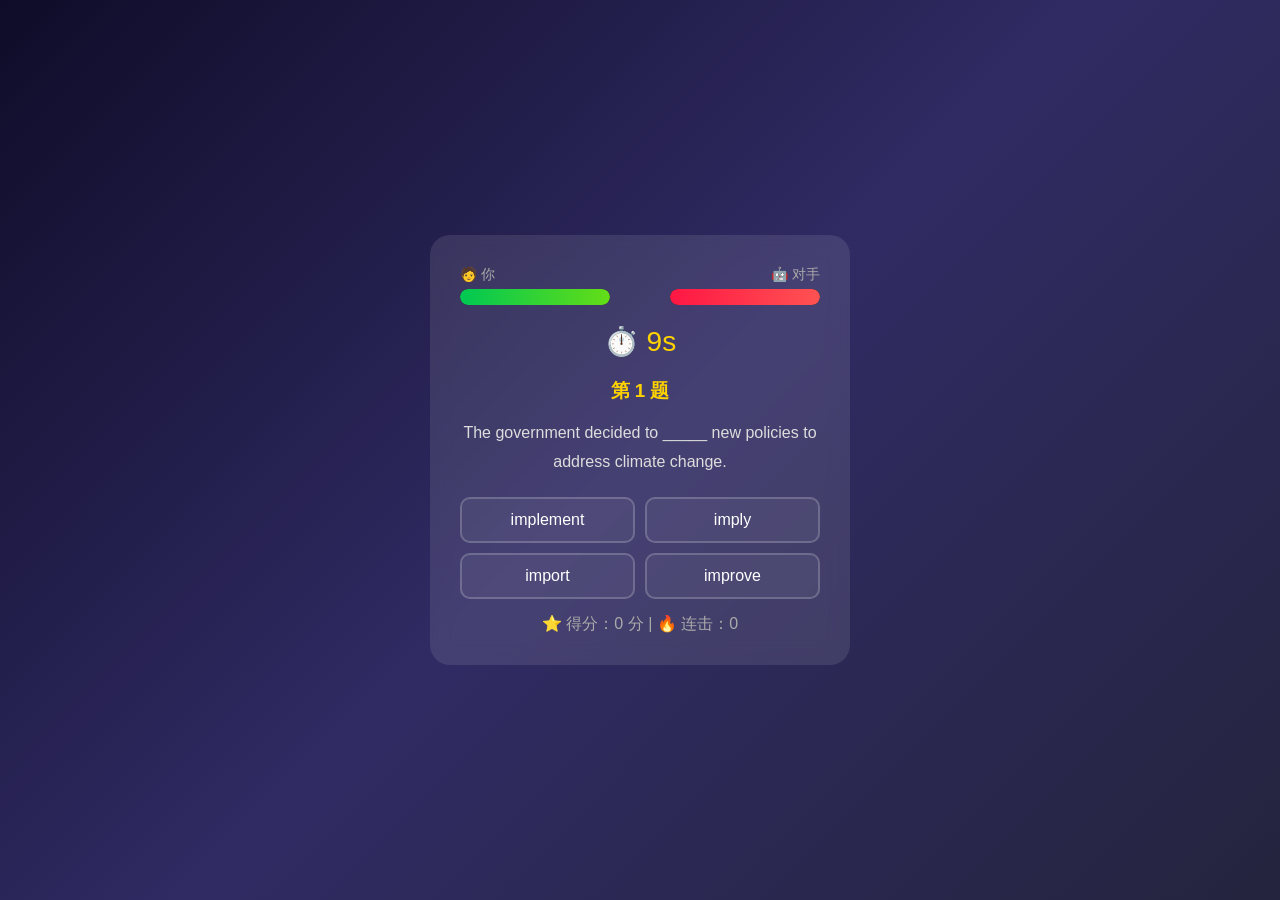
==== game.html @ 34a10858 "🎮 雅思英雄v1.0 上线！" ====
<!DOCTYPE html>
<html lang="zh">
<head>
    <meta charset="UTF-8">
    <meta name="viewport" content="width=device-width, initial-scale=1.0">
    <title>词汇对拼 - 雅思英雄</title>
    <link rel="stylesheet" href="style.css">
    <style>
        * { margin: 0; padding: 0; box-sizing: border-box; }
        body {
            font-family: 'Microsoft YaHei', sans-serif;
            background: linear-gradient(135deg, #0f0c29, #302b63, #24243e);
            min-height: 100vh;
            display: flex;
            justify-content: center;
            align-items: center;
            color: white;
        }
        .game-box {
            background: rgba(255,255,255,0.1);
            border-radius: 20px;
            padding: 30px;
            width: 420px;
            backdrop-filter: blur(10px);
        }

        /* 血条样式 */
        .hp-bar {
            display: flex;
            justify-content: space-between;
            margin-bottom: 20px;
        }
        .hp-label { font-size: 14px; color: #aaa; }
        .hp-track {
            width: 150px;
            height: 16px;
            background: #333;
            border-radius: 10px;
            overflow: hidden;
            margin-top: 5px;
        }
        .hp-fill {
            height: 100%;
            border-radius: 10px;
            transition: width 0.5s;
        }
        .hp-fill.player { background: linear-gradient(to right, #00c853, #64dd17); }
        .hp-fill.enemy { background: linear-gradient(to right, #ff1744, #ff5252); }

        /* 题目区 */
        .question-area {
            text-align: center;
            margin: 20px 0;
        }
        .question-area h3 {
            color: #ffd200;
            margin-bottom: 15px;
        }
        .sentence {
            font-size: 16px;
            line-height: 1.8;
            color: #ddd;
        }

        /* 选项按钮 */
        .options {
            display: grid;
            grid-template-columns: 1fr 1fr;
            gap: 10px;
            margin-top: 20px;
        }
        .opt-btn {
            padding: 12px;
            border: 2px solid rgba(255,255,255,0.2);
            background: rgba(255,255,255,0.05);
            color: white;
            border-radius: 10px;
            font-size: 16px;
            cursor: pointer;
            transition: all 0.3s;
        }
        .opt-btn:hover {
            background: rgba(247, 151, 30, 0.3);
            border-color: #f7971e;
        }
        .opt-btn.correct {
            background: rgba(0, 200, 83, 0.4);
            border-color: #00c853;
        }
        .opt-btn.wrong {
            background: rgba(255, 23, 68, 0.4);
            border-color: #ff1744;
        }

        /* 计时器 */
        .timer {
            text-align: center;
            font-size: 28px;
            color: #ffd200;
            margin: 10px 0;
        }

        /* 得分 */
        .score-area {
            text-align: center;
            margin-top: 15px;
            color: #aaa;
        }
    </style>
</head>
<body>
    <div class="game-box">
        <!-- 血条区域 -->
        <div class="hp-bar">
            <div>
                <span class="hp-label">🧑 你</span>
                <div class="hp-track">
                    <div class="hp-fill player" id="playerHp" style="width:100%"></div>
                </div>
            </div>
            <div style="text-align:right">
                <span class="hp-label">🤖 对手</span>
                <div class="hp-track">
                    <div class="hp-fill enemy" id="enemyHp" style="width:100%"></div>
                </div>
            </div>
        </div>

        <!-- 计时器 -->
        <div class="timer">⏱️ <span id="timeLeft">10</span>s</div>

        <!-- 题目 -->
        <div class="question-area">
            <h3 id="questionTitle">第 1 题</h3>
            <p class="sentence" id="questionText">加载中...</p>
        </div>

        <!-- 选项 -->
        <div class="options" id="optionsBox">
            <!-- 动态生成 -->
        </div>

        <!-- 得分 -->
        <div class="score-area">
            ⭐ 得分：<span id="score">0</span> 分 | 
            🔥 连击：<span id="combo">0</span>
        </div>
    </div>
    <script src="effects.js"></script>
    <script src="rank.js"></script>
    <script src="sound.js"></script>
    <script>
        // ============================================
        //   📚 雅思词汇题库（后面会越加越多）
        // ============================================
        const wordBank = [
            {
                sentence: "The government decided to _____ new policies to address climate change.",
                options: ["implement", "imply", "import", "improve"],
                answer: 0,
                translation: "政府决定实施新政策来应对气候变化。"
            },
            {
                sentence: "The study aims to _____ the relationship between diet and health.",
                options: ["investigate", "invest", "invent", "invite"],
                answer: 0,
                translation: "该研究旨在调查饮食与健康之间的关系。"
            },
            {
                sentence: "Many students find it difficult to _____ to a new learning environment.",
                options: ["admit", "adopt", "adapt", "adore"],
                answer: 2,
                translation: "许多学生发现很难适应新的学习环境。"
            },
            {
                sentence: "The results of the experiment were _____ with previous findings.",
                options: ["considerate", "consistent", "conscious", "considerable"],
                answer: 1,
                translation: "实验结果与之前的发现一致。"
            },
            {
                sentence: "Education plays a _____ role in economic development.",
                options: ["crucial", "crude", "cruel", "crisp"],
                answer: 0,
                translation: "教育在经济发展中起着至关重要的作用。"
            },
            {
                sentence: "The report _____ that pollution levels have increased significantly.",
                options: ["involves", "indicates", "includes", "inspires"],
                answer: 1,
                translation: "报告表明污染水平已显著上升。"
            },
            {
                sentence: "It is important to _____ cultural diversity in modern society.",
                options: ["embrace", "embarrass", "emerge", "embed"],
                answer: 0,
                translation: "在现代社会中拥抱文化多样性是很重要的。"
            },
            {
                sentence: "The company plans to _____ its business to overseas markets.",
                options: ["expose", "export", "expand", "expect"],
                answer: 2,
                translation: "公司计划将业务扩展到海外市场。"
            },
            {
                sentence: "The government should _____ more resources to public education.",
                options: ["locate", "allocate", "dislocate", "collocate"],
                answer: 1,
                translation: "政府应该为公共教育分配更多资源。"
            },
            {
                sentence: "There is a growing _____ that technology is changing the way we live.",
                options: ["consensus", "census", "concept", "concern"],
                answer: 0,
                translation: "越来越多的人达成共识：技术正在改变我们的生活方式。"
            },
            {
                sentence: "The researcher _____ data from over 1,000 participants.",
                options: ["collected", "connected", "corrected", "conducted"],
                answer: 0,
                translation: "研究人员从1000多名参与者中收集了数据。"
            },
            {
                sentence: "Urbanization has _____ significant changes in people's lifestyles.",
                options: ["brought about", "brought up", "brought in", "brought out"],
                answer: 0,
                translation: "城市化给人们的生活方式带来了重大变化。"
            },
            {
                sentence: "It is widely _____ that exercise is beneficial for mental health.",
                options: ["accomplished", "acknowledged", "accumulated", "accompanied"],
                answer: 1,
                translation: "人们普遍认为运动对心理健康有益。"
            },
            {
                sentence: "The new policy has been _____ effective in reducing crime rates.",
                options: ["profoundly", "previously", "predominantly", "prove"],
                answer: 2,
                translation: "新政策在降低犯罪率方面非常有效。"
            },
            {
                sentence: "Students should develop the ability to think _____.",
                options: ["critically", "criminally", "chronically", "credibly"],
                answer: 0,
                translation: "学生应该培养批判性思维能力。"
            },
            {
                sentence: "The gap between rich and poor continues to _____.",
                options: ["narrow", "widen", "deepen", "shorten"],
                answer: 1,
                translation: "贫富差距持续扩大。"
            }
            
             
        ];

        // ============================================
        //   🎮 游戏状态
        // ============================================
        let playerHP = 100;
        let enemyHP = 100;
        let score = 0;
        let combo = 0;
        let currentQuestion = 0;
        let timeLeft = 10;
        let timer = null;
        let canAnswer = true;

        // ============================================
        //   🔧 游戏函数
        // ============================================
        // ===== 随机打乱题库 =====
        function shuffleArray(arr) {
            for (let i = arr.length - 1; i > 0; i--) {
                const j = Math.floor(Math.random() * (i + 1));
                [arr[i], arr[j]] = [arr[j], arr[i]];
            }
            return arr;
        }
        shuffleArray(wordBank); // 每局随机顺序
        // 加载题目
        function loadQuestion() {
            if (currentQuestion >= wordBank.length) {
                endGame();
                return;
            }

            canAnswer = true;
            const q = wordBank[currentQuestion];

            document.getElementById('questionTitle').textContent = `第 ${currentQuestion + 1} 题`;
            document.getElementById('questionText').textContent = q.sentence;

            const optionsBox = document.getElementById('optionsBox');
            optionsBox.innerHTML = '';

            q.options.forEach((opt, index) => {
                const btn = document.createElement('button');
                btn.className = `opt-btn animated-entry-delay-${index + 1}`;
                btn.textContent = opt;
                btn.onclick = () => selectAnswer(index);
                optionsBox.appendChild(btn);
            });

            // 重置计时器
            timeLeft = 10;
            document.getElementById('timeLeft').textContent = timeLeft;
            clearInterval(timer);
            timer = setInterval(countdown, 1000);
        }

        // 倒计时
        function countdown() {
            timeLeft--;
            document.getElementById('timeLeft').textContent = timeLeft;
            // 🔊 倒计时音效
            if (timeLeft <= 3 && timeLeft > 0) {
                Sound.urgentTick();
            } else if (timeLeft > 3) {
                 Sound.tick();
            }

            if (timeLeft <= 0) {
                clearInterval(timer);
                selectAnswer(-1); // 超时算错
            }
        }

        // 选择答案
        function selectAnswer(choice) {
            if (!canAnswer) return;
            canAnswer = false;
            clearInterval(timer);

            const q = wordBank[currentQuestion];
            const buttons = document.querySelectorAll('.opt-btn');

            // 显示正确答案（绿色）
            buttons[q.answer].classList.add('correct');

            if (choice === q.answer) {
                // ✅ 答对了！
                Sound.correct();
                let damage = 10 + timeLeft * 2 + combo * 3; // 速度越快伤害越高
                enemyHP = Math.max(0, enemyHP - damage);
                combo++;
                score += damage;
                // ✨ 特效！
                flashScreen(true);
                showDamageNumber(
                    window.innerWidth * 0.65,
                    120,
                    `-${damage}`,
                    'hit'
                );
                if (combo >= 3) {
                    showComboEffect(combo);
                    Sound.combo(combo);
                    
                }

                // 显示反馈
                document.getElementById('questionTitle').textContent = 
                    `✅ 正确！伤害 ${damage} 🔥 连击x${combo}`;
            } else {
                // ❌ 答错了
                Sound.wrong();
                if (choice >= 0) buttons[choice].classList.add('wrong');
                playerHP = Math.max(0, playerHP - 15);
                combo = 0;
                // ✨ 特效！
                flashScreen(false);
                shakeElement(document.querySelector('.game-box'));
                showDamageNumber(
                    window.innerWidth * 0.2,
                    120,
                    `-15`,
                    'hit'
                );

                document.getElementById('questionTitle').textContent = 
                    `❌ 错误！正确答案是 "${q.options[q.answer]}"`;
            }

            // 更新UI
            updateUI();

            // 检查是否有人血量归零
            if (playerHP <= 0 || enemyHP <= 0) {
                setTimeout(endGame, 1500);
                return;
            }

            // 模拟对手答题（AI）
            setTimeout(() => {
                let enemyCorrect = Math.random() > 0.4; // 对手60%正确率
                if (enemyCorrect) {
                    playerHP = Math.max(0, playerHP - 10);
                    updateUI();
                }
            }, 500);

            // 1.5秒后下一题
            currentQuestion++;
            setTimeout(loadQuestion, 1500);
        }

        // 更新界面
        function updateUI() {
            document.getElementById('playerHp').style.width = playerHP + '%';
            document.getElementById('enemyHp').style.width = enemyHP + '%';
            document.getElementById('score').textContent = score;
            document.getElementById('combo').textContent = combo;
        }

        // 游戏结束
        function endGame() {
            clearInterval(timer);
            const won = enemyHP <= 0 || playerHP > enemyHP;
            // ✨ 胜利/失败特效
            if (won) {
                Sound.victory();
                showVictoryParticles();
            } else {
                Sound.defeat();
                showDefeatEffect();
            }
            const box = document.querySelector('.game-box');
            // ===== 💾 保存成绩到本地存档 =====
            let data = JSON.parse(localStorage.getItem('ieltsHeroData') || '{}');
            const oldRankName = data.rank || '';
            data.score = (data.score || 0) + score;
            data.totalGames = (data.totalGames || 0) + 1;
            // 📜 记录战绩历史
            let history = JSON.parse(localStorage.getItem('ieltsHeroBattleHistory') || '[]');
            history.push({
                date: new Date().toLocaleDateString(),
                score: score,
                won: won,
                playerHP: playerHP,
                enemyHP: enemyHP
            });
            // 只保留最近50条
            if (history.length > 50) history = history.slice(-50);
            localStorage.setItem('ieltsHeroBattleHistory', JSON.stringify(history));
            // 每赢一局获得种子奖励
            if (won) {
                data.totalWins = (data.totalWins || 0) + 1;
                data.seeds = (data.seeds || 0) + 5;
                data.fertilizer = (data.fertilizer || 0) + 2;
            }
            localStorage.setItem('ieltsHeroData', JSON.stringify(data));
            // 🏅 检查段位变化
            const newRank = updateRank();
            const newRankFullName = newRank.icon + " " + newRank.name;
            // 延迟显示结算画面
            setTimeout(() => {
                const box = document.querySelector('.game-box');
                box.innerHTML = `
                <div class="animated-entry" style="text-align:center; padding:30px 0;">
                    <h1 style="font-size:48px; margin-bottom:15px;">
                        ${won ? '🏆 胜利！' : '💀 失败...'}
                    </h1>
                     <p class="animated-entry-delay-1" style="font-size:20px; color:#ffd200; margin-bottom:5px;">
                        本局得分：${score} 分
                    </p>
                    <p class="animated-entry-delay-2" style="color:#aaa; margin-bottom:5px;">
                        你的血量：${playerHP}% | 对手血量：${enemyHP}%
                    </p>
                    <p class="animated-entry-delay-3" style="color:#64dd17; margin-bottom:5px;">
                        ${won ? '🌱 获得种子 x5 | 💧 获得肥料 x2' : '继续加油！'}
                    </p>
                     <p class="animated-entry-delay-3" style="color:${newRank.color}; margin-bottom:20px;">
                        段位：${newRank.icon} ${newRank.name}
                    </p>
                    <div class="animated-entry-delay-4" style="display:grid; gap:10px;">
                        <button class="opt-btn" onclick="location.reload()"
                            style="padding:14px; font-size:16px; border-color:#ffd200;">
                            🔄 再来一局
                        </button>
                        <button class="opt-btn" onclick="location.href='plant.html'"
                            style="padding:14px; font-size:16px; border-color:#64dd17;">
                            🌱 去花园看看
                        </button>
                        <button class="opt-btn" onclick="location.href='index.html'"
                            style="padding:14px; font-size:16px; border-color:#aaa;">
                            🏠 返回首页
                        </button>
                    </div>
                </div>
                `;
                // 如果段位提升了，显示段位提升特效
                if (oldRankName !== newRankFullName && oldRankName !== '') {
                    setTimeout(() => showRankUpEffect(oldRankName, newRank), 1000);
                }
            }, 500);
        }

        // ============================================
        //   🚀 启动游戏！
        // ============================================
        loadQuestion();
    </script>
</body>
</html>
---- style.css ----
/* ============================================
   ✨ 雅思英雄 - 全局动画与特效
   ============================================ */

/* ===== 页面进入动画 ===== */
@keyframes fadeInUp {
    from {
        opacity: 0;
        transform: translateY(30px);
    }
    to {
        opacity: 1;
        transform: translateY(0);
    }
}

@keyframes fadeIn {
    from { opacity: 0; }
    to { opacity: 1; }
}

@keyframes scaleIn {
    from { transform: scale(0.5); opacity: 0; }
    to { transform: scale(1); opacity: 1; }
}

@keyframes slideInLeft {
    from { transform: translateX(-50px); opacity: 0; }
    to { transform: translateX(0); opacity: 1; }
}

@keyframes slideInRight {
    from { transform: translateX(50px); opacity: 0; }
    to { transform: translateX(0); opacity: 1; }
}

/* ===== 持续动画 ===== */
@keyframes pulse {
    0%, 100% { transform: scale(1); }
    50% { transform: scale(1.05); }
}

@keyframes glow {
    0%, 100% { box-shadow: 0 0 5px rgba(255, 210, 0, 0.3); }
    50% { box-shadow: 0 0 20px rgba(255, 210, 0, 0.6); }
}

@keyframes float {
    0%, 100% { transform: translateY(0px); }
    50% { transform: translateY(-10px); }
}

@keyframes shake {
    0%, 100% { transform: translateX(0); }
    20% { transform: translateX(-8px); }
    40% { transform: translateX(8px); }
    60% { transform: translateX(-5px); }
    80% { transform: translateX(5px); }
}

@keyframes rainbow {
    0% { filter: hue-rotate(0deg); }
    100% { filter: hue-rotate(360deg); }
}

/* ===== 伤害数字飘字 ===== */
@keyframes damageFloat {
    0% {
        opacity: 1;
        transform: translateY(0) scale(1);
    }
    50% {
        opacity: 1;
        transform: translateY(-40px) scale(1.3);
    }
    100% {
        opacity: 0;
        transform: translateY(-80px) scale(0.8);
    }
}

.damage-number {
    position: fixed;
    font-size: 28px;
    font-weight: bold;
    pointer-events: none;
    z-index: 999;
    animation: damageFloat 1s ease-out forwards;
}

.damage-number.hit {
    color: #ff1744;
    text-shadow: 0 0 10px rgba(255, 23, 68, 0.5);
}

.damage-number.heal {
    color: #00e676;
    text-shadow: 0 0 10px rgba(0, 230, 118, 0.5);
}

.damage-number.combo {
    color: #ffd200;
    text-shadow: 0 0 15px rgba(255, 210, 0, 0.7);
    font-size: 36px;
}

/* ===== 正确/错误 闪屏 ===== */
.flash-correct {
    animation: flashGreen 0.5s;
}

@keyframes flashGreen {
    0% { background-color: rgba(0, 200, 83, 0); }
    30% { background-color: rgba(0, 200, 83, 0.15); }
    100% { background-color: rgba(0, 200, 83, 0); }
}

.flash-wrong {
    animation: flashRed 0.5s;
}

@keyframes flashRed {
    0% { background-color: rgba(255, 23, 68, 0); }
    30% { background-color: rgba(255, 23, 68, 0.15); }
    100% { background-color: rgba(255, 23, 68, 0); }
}

/* ===== 粒子效果容器 ===== */
.particles-container {
    position: fixed;
    top: 0;
    left: 0;
    width: 100%;
    height: 100%;
    pointer-events: none;
    z-index: 998;
    overflow: hidden;
}

@keyframes particleFall {
    0% { 
        transform: translateY(-10px) rotate(0deg); 
        opacity: 1; 
    }
    100% { 
        transform: translateY(100vh) rotate(720deg); 
        opacity: 0; 
    }
}

/* ===== 连击火焰特效 ===== */
.combo-fire {
    position: relative;
}

.combo-fire::after {
    content: '🔥';
    position: absolute;
    top: -15px;
    right: -15px;
    font-size: 20px;
    animation: float 1s infinite;
}

/* ===== 段位升级特效 ===== */
.rank-up-overlay {
    position: fixed;
    top: 0; left: 0;
    width: 100%; height: 100%;
    background: rgba(0, 0, 0, 0.85);
    display: flex;
    justify-content: center;
    align-items: center;
    z-index: 1000;
    animation: fadeIn 0.5s;
}

.rank-up-content {
    text-align: center;
    animation: scaleIn 0.6s cubic-bezier(0.175, 0.885, 0.32, 1.275);
}

.rank-up-content h1 {
    font-size: 42px;
    color: #ffd200;
    margin-bottom: 10px;
    animation: pulse 1s infinite;
}

.rank-up-content .rank-icon {
    font-size: 80px;
    display: block;
    margin: 20px 0;
    animation: float 2s infinite;
}

/* ===== 通用过渡 ===== */
.animated-entry {
    animation: fadeInUp 0.5s ease-out;
}

.animated-entry-delay-1 { animation: fadeInUp 0.5s ease-out 0.1s both; }
.animated-entry-delay-2 { animation: fadeInUp 0.5s ease-out 0.2s both; }
.animated-entry-delay-3 { animation: fadeInUp 0.5s ease-out 0.3s both; }
.animated-entry-delay-4 { animation: fadeInUp 0.5s ease-out 0.4s both; }

/* ============================================
   📱 手机端适配
   ============================================ */

/* 防止手机双击缩放 */
* {
    touch-action: manipulation;
    -webkit-tap-highlight-color: transparent;
}

/* 小屏幕适配 */
@media screen and (max-width: 480px) {
    body {
        padding: 10px !important;
    }

    h1 {
        font-size: 26px !important;
    }

    .game-box {
        width: 100% !important;
        padding: 20px 15px !important;
        border-radius: 15px !important;
    }

    .options {
        grid-template-columns: 1fr !important;
        gap: 8px !important;
    }

    .opt-btn {
        padding: 14px !important;
        font-size: 17px !important;
        /* 让手指更容易点击 */
        min-height: 50px;
    }

    .timer {
        font-size: 22px !important;
    }

    .garden {
        grid-template-columns: repeat(3, 1fr) !important;
        gap: 8px !important;
    }

    .plot {
        min-height: 110px !important;
        padding: 10px !important;
    }

    .plant-emoji {
        font-size: 30px !important;
    }

    .stat-value {
        font-size: 24px !important;
    }

    .stats-grid {
        grid-template-columns: 1fr 1fr !important;
        gap: 8px !important;
    }

    .start-btn {
        padding: 14px 30px !important;
        font-size: 16px !important;
    }

    .seed-item {
        padding: 10px !important;
    }

    .hp-track {
        width: 120px !important;
    }

    .sentence {
        font-size: 15px !important;
    }
}

/* 超小屏幕（iPhone SE等） */
@media screen and (max-width: 350px) {
    .garden {
        grid-template-columns: repeat(2, 1fr) !important;
    }

    .hp-track {
        width: 90px !important;
    }

    .stats-grid {
        grid-template-columns: 1fr 1fr !important;
    }
}

/* 安全区域（刘海屏） */
@supports (padding: env(safe-area-inset-top)) {
    body {
        padding-top: env(safe-area-inset-top);
        padding-bottom: env(safe-area-inset-bottom);
        padding-left: env(safe-area-inset-left);
        padding-right: env(safe-area-inset-right);
    }
}
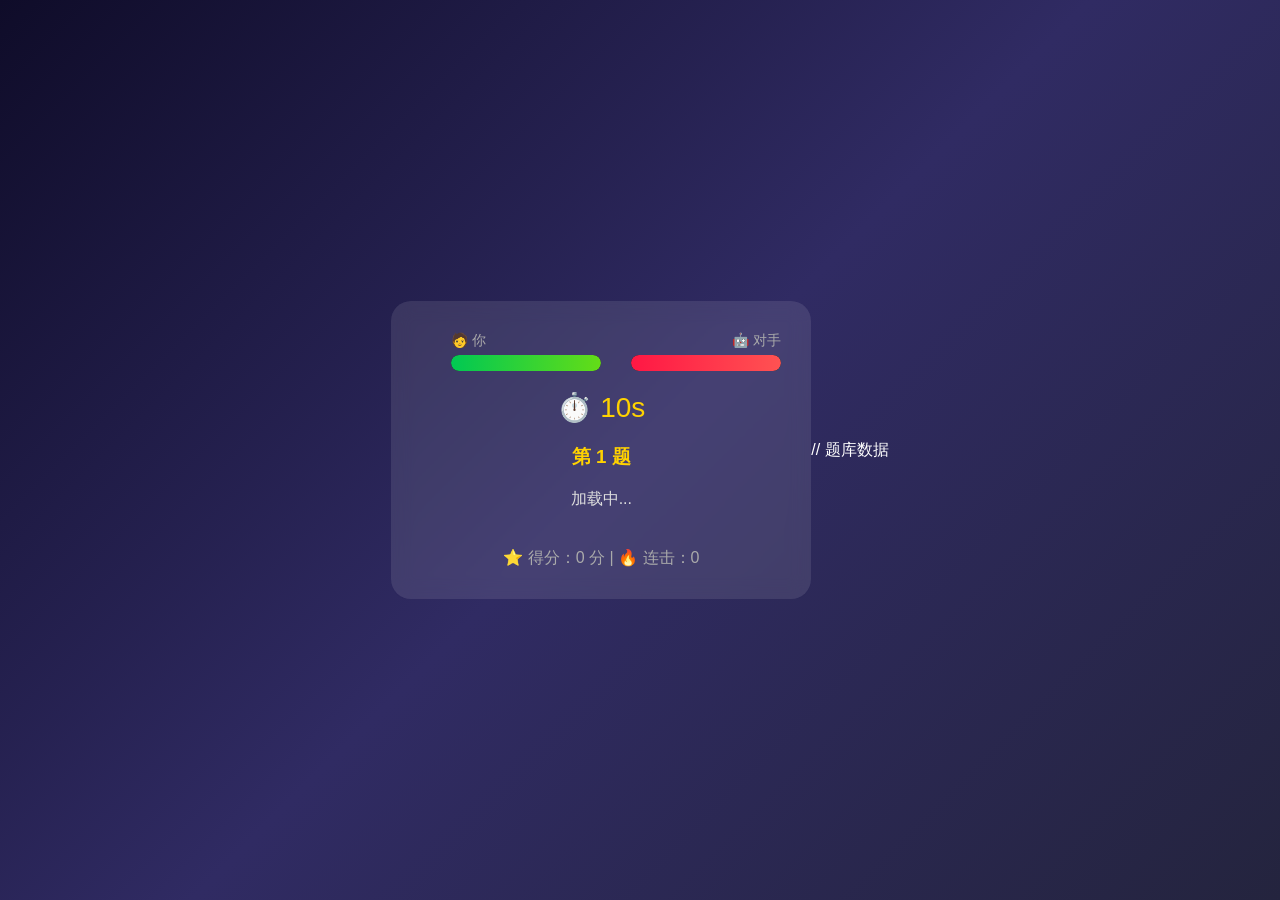
==== commit 3d057742: "🚀 第3周更新：AI对手+听力模式+成就系统" ====
--- a/game.html
+++ b/game.html
@@ -112,6 +112,13 @@
     <div class="game-box">
         <!-- 血条区域 -->
         <div class="hp-bar">
+            <div id="buffBar" style="
+                text-align: center;
+                font-size: 12px;
+                color: #64dd17;
+                margin-bottom: 10px;
+                min-height: 16px;
+            "></div>
             <div>
                 <span class="hp-label">🧑 你</span>
                 <div class="hp-track">
@@ -146,117 +153,23 @@
             🔥 连击：<span id="combo">0</span>
         </div>
     </div>
+    <script src="wordbank.js"></script>  // 题库数据
     <script src="effects.js"></script>
     <script src="rank.js"></script>
     <script src="sound.js"></script>
+    <script src="ai.js"></script>
+    <script src="buff.js"></script>
     <script>
-        // ============================================
-        //   📚 雅思词汇题库（后面会越加越多）
-        // ============================================
-        const wordBank = [
-            {
-                sentence: "The government decided to _____ new policies to address climate change.",
-                options: ["implement", "imply", "import", "improve"],
-                answer: 0,
-                translation: "政府决定实施新政策来应对气候变化。"
-            },
-            {
-                sentence: "The study aims to _____ the relationship between diet and health.",
-                options: ["investigate", "invest", "invent", "invite"],
-                answer: 0,
-                translation: "该研究旨在调查饮食与健康之间的关系。"
-            },
-            {
-                sentence: "Many students find it difficult to _____ to a new learning environment.",
-                options: ["admit", "adopt", "adapt", "adore"],
-                answer: 2,
-                translation: "许多学生发现很难适应新的学习环境。"
-            },
-            {
-                sentence: "The results of the experiment were _____ with previous findings.",
-                options: ["considerate", "consistent", "conscious", "considerable"],
-                answer: 1,
-                translation: "实验结果与之前的发现一致。"
-            },
-            {
-                sentence: "Education plays a _____ role in economic development.",
-                options: ["crucial", "crude", "cruel", "crisp"],
-                answer: 0,
-                translation: "教育在经济发展中起着至关重要的作用。"
-            },
-            {
-                sentence: "The report _____ that pollution levels have increased significantly.",
-                options: ["involves", "indicates", "includes", "inspires"],
-                answer: 1,
-                translation: "报告表明污染水平已显著上升。"
-            },
-            {
-                sentence: "It is important to _____ cultural diversity in modern society.",
-                options: ["embrace", "embarrass", "emerge", "embed"],
-                answer: 0,
-                translation: "在现代社会中拥抱文化多样性是很重要的。"
-            },
-            {
-                sentence: "The company plans to _____ its business to overseas markets.",
-                options: ["expose", "export", "expand", "expect"],
-                answer: 2,
-                translation: "公司计划将业务扩展到海外市场。"
-            },
-            {
-                sentence: "The government should _____ more resources to public education.",
-                options: ["locate", "allocate", "dislocate", "collocate"],
-                answer: 1,
-                translation: "政府应该为公共教育分配更多资源。"
-            },
-            {
-                sentence: "There is a growing _____ that technology is changing the way we live.",
-                options: ["consensus", "census", "concept", "concern"],
-                answer: 0,
-                translation: "越来越多的人达成共识：技术正在改变我们的生活方式。"
-            },
-            {
-                sentence: "The researcher _____ data from over 1,000 participants.",
-                options: ["collected", "connected", "corrected", "conducted"],
-                answer: 0,
-                translation: "研究人员从1000多名参与者中收集了数据。"
-            },
-            {
-                sentence: "Urbanization has _____ significant changes in people's lifestyles.",
-                options: ["brought about", "brought up", "brought in", "brought out"],
-                answer: 0,
-                translation: "城市化给人们的生活方式带来了重大变化。"
-            },
-            {
-                sentence: "It is widely _____ that exercise is beneficial for mental health.",
-                options: ["accomplished", "acknowledged", "accumulated", "accompanied"],
-                answer: 1,
-                translation: "人们普遍认为运动对心理健康有益。"
-            },
-            {
-                sentence: "The new policy has been _____ effective in reducing crime rates.",
-                options: ["profoundly", "previously", "predominantly", "prove"],
-                answer: 2,
-                translation: "新政策在降低犯罪率方面非常有效。"
-            },
-            {
-                sentence: "Students should develop the ability to think _____.",
-                options: ["critically", "criminally", "chronically", "credibly"],
-                answer: 0,
-                translation: "学生应该培养批判性思维能力。"
-            },
-            {
-                sentence: "The gap between rich and poor continues to _____.",
-                options: ["narrow", "widen", "deepen", "shorten"],
-                answer: 1,
-                translation: "贫富差距持续扩大。"
-            }
-            
-             
-        ];
-
+        // ===== 根据玩家段位加载匹配难度的题目 =====
+        const playerData = JSON.parse(localStorage.getItem('ieltsHeroData') || '{}');
+        const playerScore = playerData.score || 0;
+        const wordBank = getMatchedQuestions(playerScore, 10);
+        const diffRange = getDifficultyForScore(playerScore);
         // ============================================
         //   🎮 游戏状态
         // ============================================
+        // ===== AI对手 =====
+        const aiOpponent = getAIOpponent(playerScore);
         let playerHP = 100;
         let enemyHP = 100;
         let score = 0;
@@ -265,21 +178,37 @@
         let timeLeft = 10;
         let timer = null;
         let canAnswer = true;
+        <div style="text-align:right">
+            <span class="hp-label" id="enemyName">🤖 对手</span>
+            <div class="hp-track">
+                <div class="hp-fill enemy" id="enemyHp" style="width:100%"></div>
+            </div>
+        </div>
+        // ===== 计算植物BUFF =====
+        const activeBuffs = calculateTotalBuffs();
+        const BASE_TIME = 10; // 基础答题时间
+        const TOTAL_TIME = BASE_TIME + activeBuffs.extraTime; // 加上BUFF时间
 
         // ============================================
         //   🔧 游戏函数
         // ============================================
         // ===== 随机打乱题库 =====
-        function shuffleArray(arr) {
-            for (let i = arr.length - 1; i > 0; i--) {
-                const j = Math.floor(Math.random() * (i + 1));
-                [arr[i], arr[j]] = [arr[j], arr[i]];
-            }
-            return arr;
-        }
-        shuffleArray(wordBank); // 每局随机顺序
+        
         // 加载题目
         function loadQuestion() {
+            if (currentQuestion === 0) {
+                // 显示BUFF信息
+                const buffDescs = getBuffDescription(activeBuffs);
+                if (buffDescs.length > 0) {
+                    document.getElementById('buffBar').textContent = 
+                    '🌱 植物加成：' + buffDescs.join(' | ');
+                }
+            }
+            // 显示AI对手信息（第一题时）
+            if (currentQuestion === 0) {
+                document.getElementById('enemyName').textContent = 
+                `${aiOpponent.emoji} ${aiOpponent.name}`;
+            }
             if (currentQuestion >= wordBank.length) {
                 endGame();
                 return;
@@ -290,6 +219,8 @@
 
             document.getElementById('questionTitle').textContent = `第 ${currentQuestion + 1} 题`;
             document.getElementById('questionText').textContent = q.sentence;
+            document.getElementById('questionTitle').textContent = 
+             `第 ${currentQuestion + 1}/${wordBank.length} 题 ${getDifficultyStars(q.difficulty)}`;
 
             const optionsBox = document.getElementById('optionsBox');
             optionsBox.innerHTML = '';
@@ -303,7 +234,7 @@
             });
 
             // 重置计时器
-            timeLeft = 10;
+            timeLeft = TOTAL_TIME;
             document.getElementById('timeLeft').textContent = timeLeft;
             clearInterval(timer);
             timer = setInterval(countdown, 1000);
@@ -342,6 +273,8 @@
                 // ✅ 答对了！
                 Sound.correct();
                 let damage = 10 + timeLeft * 2 + combo * 3; // 速度越快伤害越高
+                // 🌱 应用植物BUFF：得分加成
+                damage = Math.round(damage * (1 + activeBuffs.scoreBonus));
                 enemyHP = Math.max(0, enemyHP - damage);
                 combo++;
                 score += damage;
@@ -365,6 +298,9 @@
             } else {
                 // ❌ 答错了
                 Sound.wrong();
+                // 答错时
+                const damageReceived = Math.max(5, 15 - activeBuffs.reduceDamage);
+                playerHP = Math.max(0, playerHP - damageReceived);
                 if (choice >= 0) buttons[choice].classList.add('wrong');
                 playerHP = Math.max(0, playerHP - 15);
                 combo = 0;
@@ -377,9 +313,9 @@
                     `-15`,
                     'hit'
                 );
-
-                document.getElementById('questionTitle').textContent = 
-                    `❌ 错误！正确答案是 "${q.options[q.answer]}"`;
+                // 答错时显示 tip
+                document.getElementById('questionTitle').textContent =
+                `❌ ${q.options[q.answer]} → ${q.tip}`;
             }
 
             // 更新UI
@@ -392,11 +328,26 @@
             }
 
             // 模拟对手答题（AI）
+            // 🤖 AI对手答题
             setTimeout(() => {
-                let enemyCorrect = Math.random() > 0.4; // 对手60%正确率
-                if (enemyCorrect) {
-                    playerHP = Math.max(0, playerHP - 10);
+                const aiResult = aiAnswer(aiOpponent);
+                if (aiResult.correct) {
+                    // AI答对了，计算AI的伤害
+                    let aiDamage = 8 + Math.round((10 - aiResult.time) * 2);
+                    playerHP = Math.max(0, playerHP - aiDamage);
+
+                    // 显示AI伤害飘字
+                    showDamageNumber(
+                        window.innerWidth * 0.2,
+                        80,
+                        `-${aiDamage}`,
+                        'hit'
+                    );
                     updateUI();
+
+                    if (playerHP <= 0) {
+                        setTimeout(endGame, 1000);
+                    }
                 }
             }, 500);
 
@@ -494,12 +445,15 @@
                     setTimeout(() => showRankUpEffect(oldRankName, newRank), 1000);
                 }
             }, 500);
-        }
+            setTimeout(() => checkAndShowAchievements(), 2000);
+        }
+        
 
         // ============================================
         //   🚀 启动游戏！
         // ============================================
-        loadQuestion();
+        loadQuestion(); 
     </script>
+    <script src="achievements.js"></script>
 </body>
 </html>
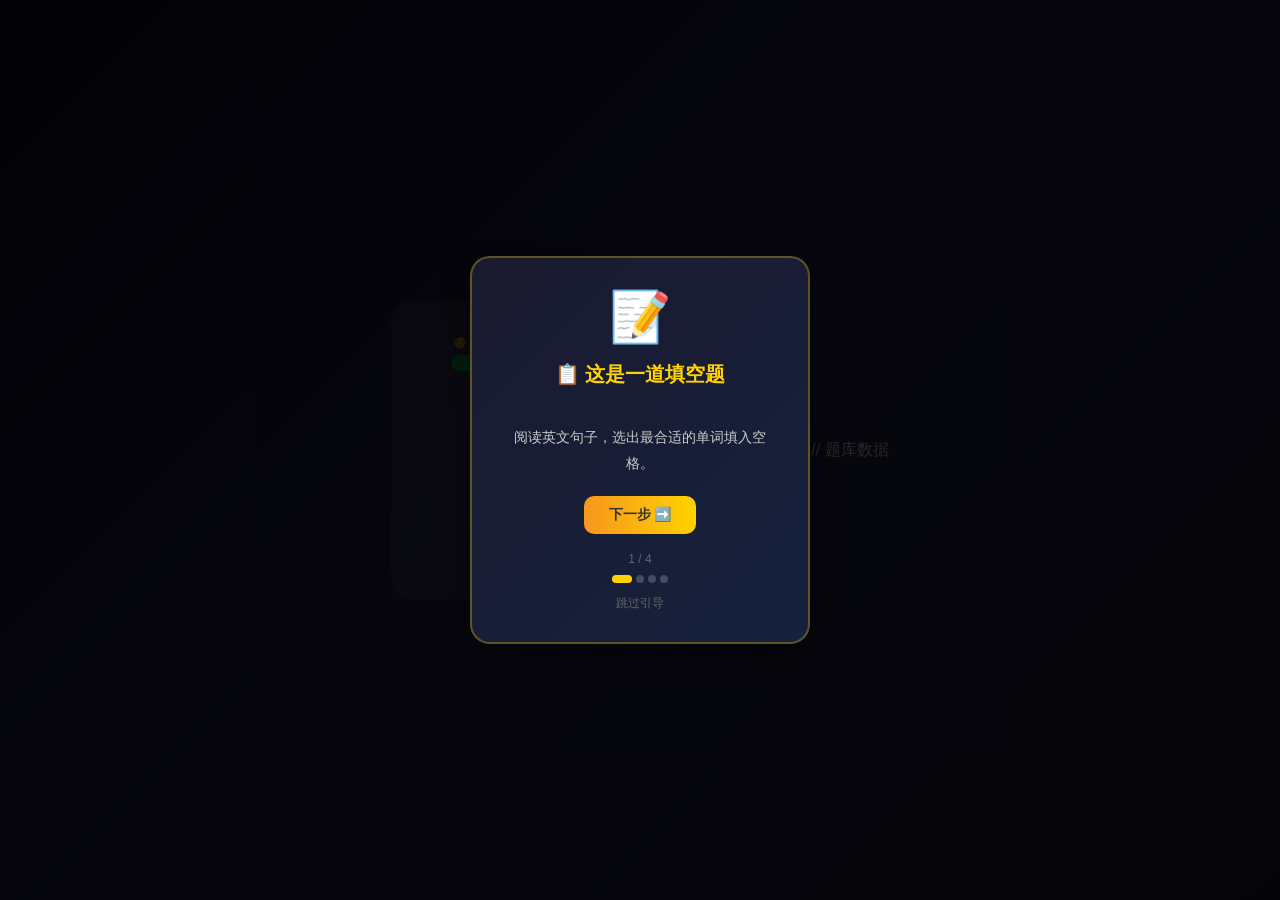
==== commit 0a290ea0: "🚀 第5周：修复bug" ====
--- a/game.html
+++ b/game.html
@@ -126,7 +126,7 @@
                 </div>
             </div>
             <div style="text-align:right">
-                <span class="hp-label">🤖 对手</span>
+                <span class="hp-label" id="enemyName">🤖 对手</span>
                 <div class="hp-track">
                     <div class="hp-fill enemy" id="enemyHp" style="width:100%"></div>
                 </div>
@@ -159,6 +159,7 @@
     <script src="sound.js"></script>
     <script src="ai.js"></script>
     <script src="buff.js"></script>
+    <script src="tutorial.js"></script>
     <script>
         // ===== 根据玩家段位加载匹配难度的题目 =====
         const playerData = JSON.parse(localStorage.getItem('ieltsHeroData') || '{}');
@@ -178,12 +179,6 @@
         let timeLeft = 10;
         let timer = null;
         let canAnswer = true;
-        <div style="text-align:right">
-            <span class="hp-label" id="enemyName">🤖 对手</span>
-            <div class="hp-track">
-                <div class="hp-fill enemy" id="enemyHp" style="width:100%"></div>
-            </div>
-        </div>
         // ===== 计算植物BUFF =====
         const activeBuffs = calculateTotalBuffs();
         const BASE_TIME = 10; // 基础答题时间
@@ -196,6 +191,20 @@
         
         // 加载题目
         function loadQuestion() {
+            if (currentQuestion === 0) {
+                showTutorial('battle', () => {
+                // 引导结束后开始计时
+                timeLeft = TOTAL_TIME;
+                document.getElementById('timeLeft').textContent = timeLeft;
+                clearInterval(timer);
+                timer = setInterval(countdown, 1000);
+            });
+            // 如果是第一次玩，先不启动计时器
+                const viewedKey = 'ieltsHero_tutorial_battle';
+                if (localStorage.getItem(viewedKey) !== 'done') {
+                    return; // 等引导结束再加载
+                }
+            }
             if (currentQuestion === 0) {
                 // 显示BUFF信息
                 const buffDescs = getBuffDescription(activeBuffs);
@@ -302,7 +311,7 @@
                 const damageReceived = Math.max(5, 15 - activeBuffs.reduceDamage);
                 playerHP = Math.max(0, playerHP - damageReceived);
                 if (choice >= 0) buttons[choice].classList.add('wrong');
-                playerHP = Math.max(0, playerHP - 15);
+
                 combo = 0;
                 // ✨ 特效！
                 flashScreen(false);
@@ -446,6 +455,7 @@
                 }
             }, 500);
             setTimeout(() => checkAndShowAchievements(), 2000);
+            syncMyScore(); // 同步到在线排行榜
         }
         
 
@@ -455,5 +465,6 @@
         loadQuestion(); 
     </script>
     <script src="achievements.js"></script>
+    <script src="leaderboard.js"></script>
 </body>
 </html>
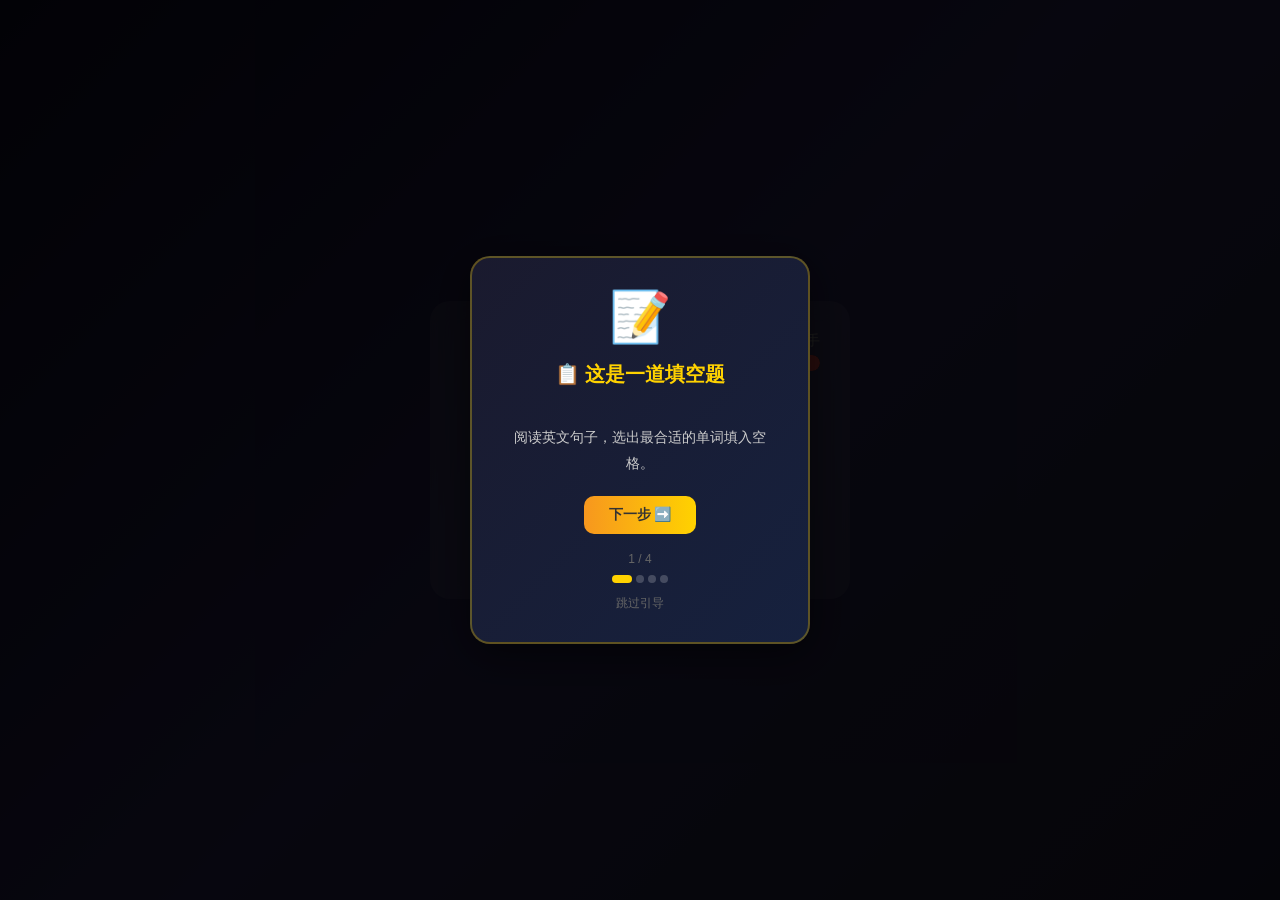
==== commit 3a0244ff: "🚀：修复bug" ====
--- a/game.html
+++ b/game.html
@@ -153,7 +153,7 @@
             🔥 连击：<span id="combo">0</span>
         </div>
     </div>
-    <script src="wordbank.js"></script>  // 题库数据
+    <script src="wordbank.js"></script> 
     <script src="effects.js"></script>
     <script src="rank.js"></script>
     <script src="sound.js"></script>
